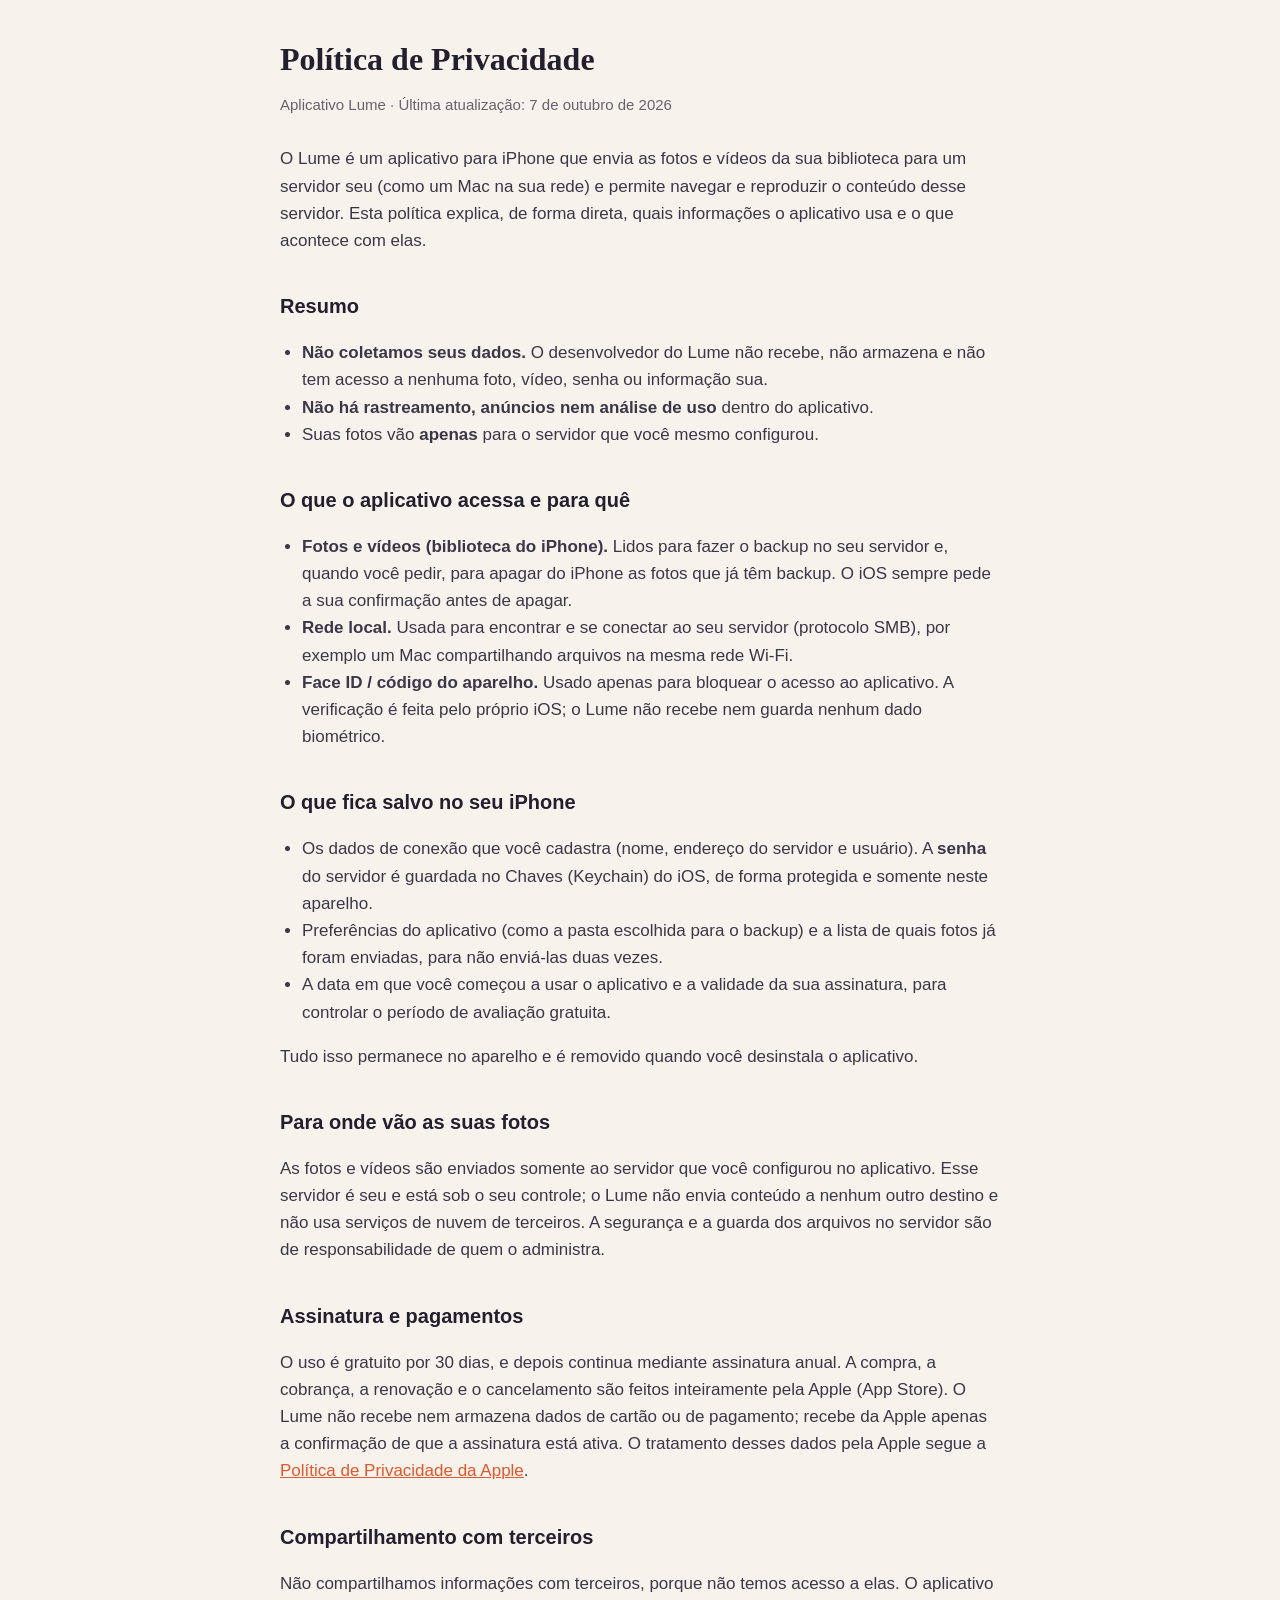
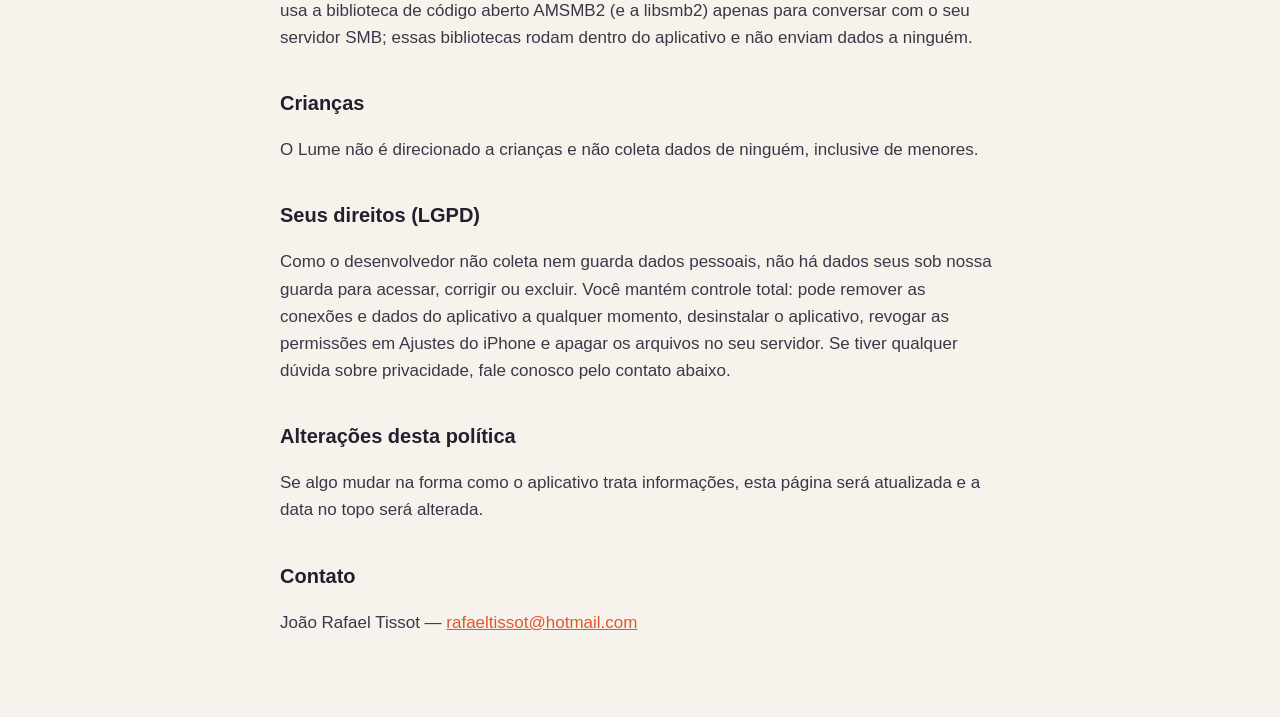
==== index.html @ 18393374 "Política de Privacidade do Lume Co-Authored-By: Claude Sonnet 5.5 <noreply@anthropic.com>" ====
<!DOCTYPE html>
<html lang="pt-BR">
<head>
<meta charset="utf-8">
<meta name="viewport" content="width=device-width, initial-scale=1">
<title>Política de Privacidade — Lume</title>
<style>
  :root { color-scheme: light; }
  body { margin: 0; background: #f7f3ec; color: #221f2e; font: 17px/1.6 -apple-system, BlinkMacSystemFont, "Segoe UI", sans-serif; }
  main { max-width: 720px; margin: 0 auto; padding: 40px 22px 64px; }
  h1 { font: 600 32px/1.2 Georgia, "New York", serif; margin: 0 0 4px; }
  h2 { font-size: 20px; margin: 36px 0 8px; }
  p, li { color: #3a3748; }
  .meta { color: #66616f; font-size: 15px; margin-bottom: 28px; }
  a { color: #e2572b; }
  ul { padding-left: 22px; }
</style>
</head>
<body>
<main>
  <h1>Política de Privacidade</h1>
  <p class="meta">Aplicativo Lume · Última atualização: 7 de outubro de 2026</p>

  <p>O Lume é um aplicativo para iPhone que envia as fotos e vídeos da sua biblioteca para um servidor seu (como um Mac na sua rede) e permite navegar e reproduzir o conteúdo desse servidor. Esta política explica, de forma direta, quais informações o aplicativo usa e o que acontece com elas.</p>

  <h2>Resumo</h2>
  <ul>
    <li><strong>Não coletamos seus dados.</strong> O desenvolvedor do Lume não recebe, não armazena e não tem acesso a nenhuma foto, vídeo, senha ou informação sua.</li>
    <li><strong>Não há rastreamento, anúncios nem análise de uso</strong> dentro do aplicativo.</li>
    <li>Suas fotos vão <strong>apenas</strong> para o servidor que você mesmo configurou.</li>
  </ul>

  <h2>O que o aplicativo acessa e para quê</h2>
  <ul>
    <li><strong>Fotos e vídeos (biblioteca do iPhone).</strong> Lidos para fazer o backup no seu servidor e, quando você pedir, para apagar do iPhone as fotos que já têm backup. O iOS sempre pede a sua confirmação antes de apagar.</li>
    <li><strong>Rede local.</strong> Usada para encontrar e se conectar ao seu servidor (protocolo SMB), por exemplo um Mac compartilhando arquivos na mesma rede Wi-Fi.</li>
    <li><strong>Face ID / código do aparelho.</strong> Usado apenas para bloquear o acesso ao aplicativo. A verificação é feita pelo próprio iOS; o Lume não recebe nem guarda nenhum dado biométrico.</li>
  </ul>

  <h2>O que fica salvo no seu iPhone</h2>
  <ul>
    <li>Os dados de conexão que você cadastra (nome, endereço do servidor e usuário). A <strong>senha</strong> do servidor é guardada no Chaves (Keychain) do iOS, de forma protegida e somente neste aparelho.</li>
    <li>Preferências do aplicativo (como a pasta escolhida para o backup) e a lista de quais fotos já foram enviadas, para não enviá-las duas vezes.</li>
    <li>A data em que você começou a usar o aplicativo e a validade da sua assinatura, para controlar o período de avaliação gratuita.</li>
  </ul>
  <p>Tudo isso permanece no aparelho e é removido quando você desinstala o aplicativo.</p>

  <h2>Para onde vão as suas fotos</h2>
  <p>As fotos e vídeos são enviados somente ao servidor que você configurou no aplicativo. Esse servidor é seu e está sob o seu controle; o Lume não envia conteúdo a nenhum outro destino e não usa serviços de nuvem de terceiros. A segurança e a guarda dos arquivos no servidor são de responsabilidade de quem o administra.</p>

  <h2>Assinatura e pagamentos</h2>
  <p>O uso é gratuito por 30 dias, e depois continua mediante assinatura anual. A compra, a cobrança, a renovação e o cancelamento são feitos inteiramente pela Apple (App Store). O Lume não recebe nem armazena dados de cartão ou de pagamento; recebe da Apple apenas a confirmação de que a assinatura está ativa. O tratamento desses dados pela Apple segue a <a href="https://www.apple.com/legal/privacy/pt-br/">Política de Privacidade da Apple</a>.</p>

  <h2>Compartilhamento com terceiros</h2>
  <p>Não compartilhamos informações com terceiros, porque não temos acesso a elas. O aplicativo usa a biblioteca de código aberto AMSMB2 (e a libsmb2) apenas para conversar com o seu servidor SMB; essas bibliotecas rodam dentro do aplicativo e não enviam dados a ninguém.</p>

  <h2>Crianças</h2>
  <p>O Lume não é direcionado a crianças e não coleta dados de ninguém, inclusive de menores.</p>

  <h2>Seus direitos (LGPD)</h2>
  <p>Como o desenvolvedor não coleta nem guarda dados pessoais, não há dados seus sob nossa guarda para acessar, corrigir ou excluir. Você mantém controle total: pode remover as conexões e dados do aplicativo a qualquer momento, desinstalar o aplicativo, revogar as permissões em Ajustes do iPhone e apagar os arquivos no seu servidor. Se tiver qualquer dúvida sobre privacidade, fale conosco pelo contato abaixo.</p>

  <h2>Alterações desta política</h2>
  <p>Se algo mudar na forma como o aplicativo trata informações, esta página será atualizada e a data no topo será alterada.</p>

  <h2>Contato</h2>
  <p>João Rafael Tissot — <a href="mailto:rafaeltissot@hotmail.com">rafaeltissot@hotmail.com</a></p>
</main>
</body>
</html>
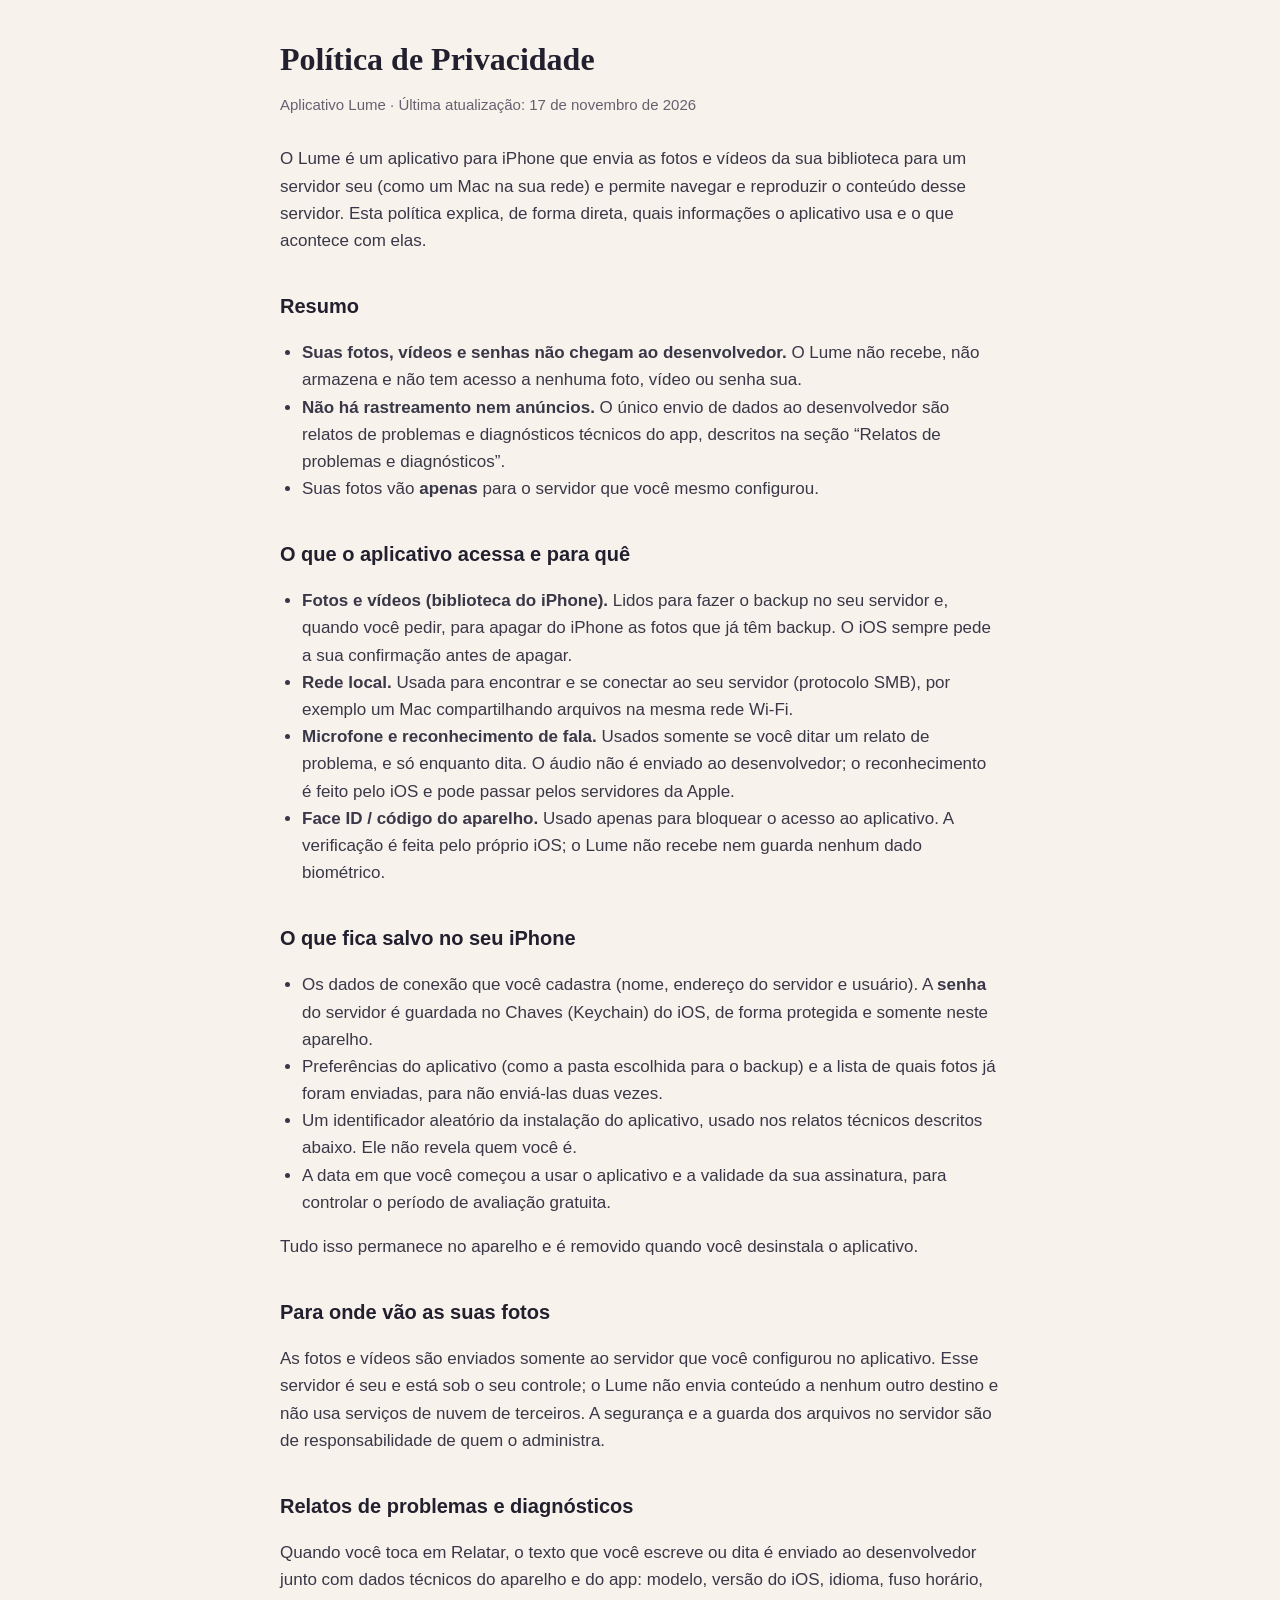
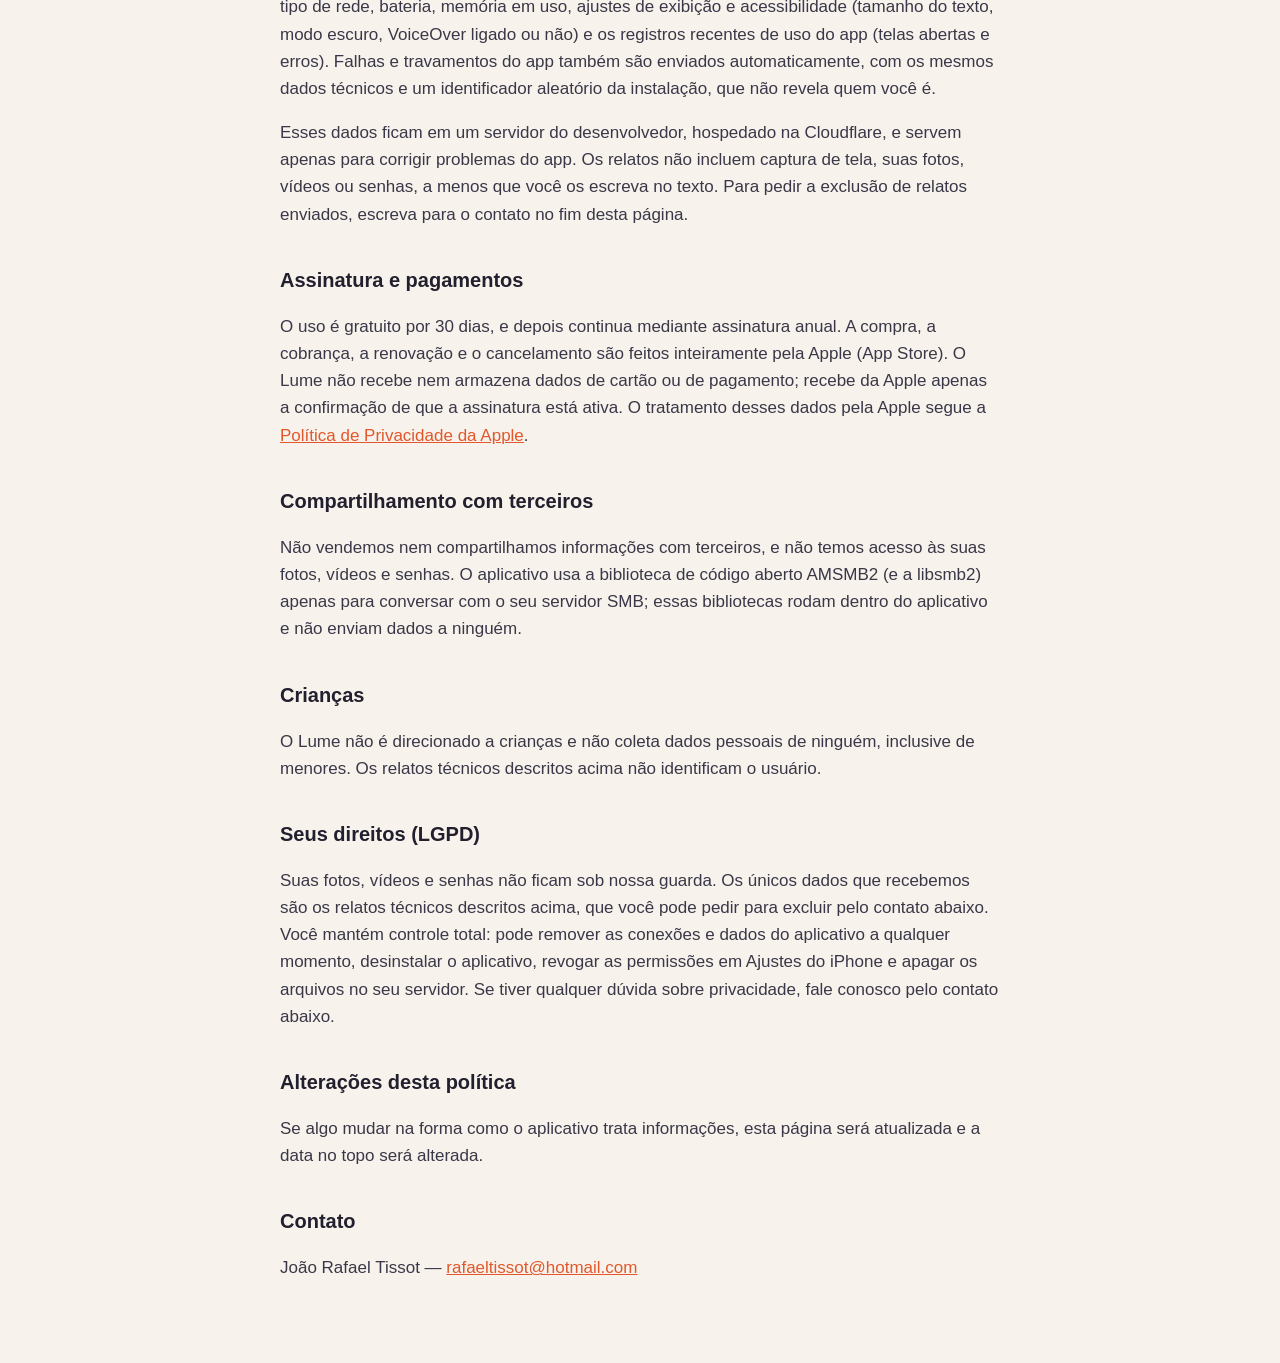
==== commit 5cf20c68: "Política: seção Relatos de problemas e diagnósticos; ajusta resumo, terceiros, crianças e direitos C" ====
--- a/index.html
+++ b/index.html
@@ -19,14 +19,14 @@
 <body>
 <main>
   <h1>Política de Privacidade</h1>
-  <p class="meta">Aplicativo Lume · Última atualização: 7 de outubro de 2026</p>
+  <p class="meta">Aplicativo Lume · Última atualização: 17 de novembro de 2026</p>
 
   <p>O Lume é um aplicativo para iPhone que envia as fotos e vídeos da sua biblioteca para um servidor seu (como um Mac na sua rede) e permite navegar e reproduzir o conteúdo desse servidor. Esta política explica, de forma direta, quais informações o aplicativo usa e o que acontece com elas.</p>
 
   <h2>Resumo</h2>
   <ul>
-    <li><strong>Não coletamos seus dados.</strong> O desenvolvedor do Lume não recebe, não armazena e não tem acesso a nenhuma foto, vídeo, senha ou informação sua.</li>
-    <li><strong>Não há rastreamento, anúncios nem análise de uso</strong> dentro do aplicativo.</li>
+    <li><strong>Suas fotos, vídeos e senhas não chegam ao desenvolvedor.</strong> O Lume não recebe, não armazena e não tem acesso a nenhuma foto, vídeo ou senha sua.</li>
+    <li><strong>Não há rastreamento nem anúncios.</strong> O único envio de dados ao desenvolvedor são relatos de problemas e diagnósticos técnicos do app, descritos na seção “Relatos de problemas e diagnósticos”.</li>
     <li>Suas fotos vão <strong>apenas</strong> para o servidor que você mesmo configurou.</li>
   </ul>
 
@@ -34,6 +34,7 @@
   <ul>
     <li><strong>Fotos e vídeos (biblioteca do iPhone).</strong> Lidos para fazer o backup no seu servidor e, quando você pedir, para apagar do iPhone as fotos que já têm backup. O iOS sempre pede a sua confirmação antes de apagar.</li>
     <li><strong>Rede local.</strong> Usada para encontrar e se conectar ao seu servidor (protocolo SMB), por exemplo um Mac compartilhando arquivos na mesma rede Wi-Fi.</li>
+    <li><strong>Microfone e reconhecimento de fala.</strong> Usados somente se você ditar um relato de problema, e só enquanto dita. O áudio não é enviado ao desenvolvedor; o reconhecimento é feito pelo iOS e pode passar pelos servidores da Apple.</li>
     <li><strong>Face ID / código do aparelho.</strong> Usado apenas para bloquear o acesso ao aplicativo. A verificação é feita pelo próprio iOS; o Lume não recebe nem guarda nenhum dado biométrico.</li>
   </ul>
 
@@ -41,6 +42,7 @@
   <ul>
     <li>Os dados de conexão que você cadastra (nome, endereço do servidor e usuário). A <strong>senha</strong> do servidor é guardada no Chaves (Keychain) do iOS, de forma protegida e somente neste aparelho.</li>
     <li>Preferências do aplicativo (como a pasta escolhida para o backup) e a lista de quais fotos já foram enviadas, para não enviá-las duas vezes.</li>
+    <li>Um identificador aleatório da instalação do aplicativo, usado nos relatos técnicos descritos abaixo. Ele não revela quem você é.</li>
     <li>A data em que você começou a usar o aplicativo e a validade da sua assinatura, para controlar o período de avaliação gratuita.</li>
   </ul>
   <p>Tudo isso permanece no aparelho e é removido quando você desinstala o aplicativo.</p>
@@ -48,17 +50,21 @@
   <h2>Para onde vão as suas fotos</h2>
   <p>As fotos e vídeos são enviados somente ao servidor que você configurou no aplicativo. Esse servidor é seu e está sob o seu controle; o Lume não envia conteúdo a nenhum outro destino e não usa serviços de nuvem de terceiros. A segurança e a guarda dos arquivos no servidor são de responsabilidade de quem o administra.</p>
 
+  <h2>Relatos de problemas e diagnósticos</h2>
+  <p>Quando você toca em Relatar, o texto que você escreve ou dita é enviado ao desenvolvedor junto com dados técnicos do aparelho e do app: modelo, versão do iOS, idioma, fuso horário, tipo de rede, bateria, memória em uso, ajustes de exibição e acessibilidade (tamanho do texto, modo escuro, VoiceOver ligado ou não) e os registros recentes de uso do app (telas abertas e erros). Falhas e travamentos do app também são enviados automaticamente, com os mesmos dados técnicos e um identificador aleatório da instalação, que não revela quem você é.</p>
+  <p>Esses dados ficam em um servidor do desenvolvedor, hospedado na Cloudflare, e servem apenas para corrigir problemas do app. Os relatos não incluem captura de tela, suas fotos, vídeos ou senhas, a menos que você os escreva no texto. Para pedir a exclusão de relatos enviados, escreva para o contato no fim desta página.</p>
+
   <h2>Assinatura e pagamentos</h2>
   <p>O uso é gratuito por 30 dias, e depois continua mediante assinatura anual. A compra, a cobrança, a renovação e o cancelamento são feitos inteiramente pela Apple (App Store). O Lume não recebe nem armazena dados de cartão ou de pagamento; recebe da Apple apenas a confirmação de que a assinatura está ativa. O tratamento desses dados pela Apple segue a <a href="https://www.apple.com/legal/privacy/pt-br/">Política de Privacidade da Apple</a>.</p>
 
   <h2>Compartilhamento com terceiros</h2>
-  <p>Não compartilhamos informações com terceiros, porque não temos acesso a elas. O aplicativo usa a biblioteca de código aberto AMSMB2 (e a libsmb2) apenas para conversar com o seu servidor SMB; essas bibliotecas rodam dentro do aplicativo e não enviam dados a ninguém.</p>
+  <p>Não vendemos nem compartilhamos informações com terceiros, e não temos acesso às suas fotos, vídeos e senhas. O aplicativo usa a biblioteca de código aberto AMSMB2 (e a libsmb2) apenas para conversar com o seu servidor SMB; essas bibliotecas rodam dentro do aplicativo e não enviam dados a ninguém.</p>
 
   <h2>Crianças</h2>
-  <p>O Lume não é direcionado a crianças e não coleta dados de ninguém, inclusive de menores.</p>
+  <p>O Lume não é direcionado a crianças e não coleta dados pessoais de ninguém, inclusive de menores. Os relatos técnicos descritos acima não identificam o usuário.</p>
 
   <h2>Seus direitos (LGPD)</h2>
-  <p>Como o desenvolvedor não coleta nem guarda dados pessoais, não há dados seus sob nossa guarda para acessar, corrigir ou excluir. Você mantém controle total: pode remover as conexões e dados do aplicativo a qualquer momento, desinstalar o aplicativo, revogar as permissões em Ajustes do iPhone e apagar os arquivos no seu servidor. Se tiver qualquer dúvida sobre privacidade, fale conosco pelo contato abaixo.</p>
+  <p>Suas fotos, vídeos e senhas não ficam sob nossa guarda. Os únicos dados que recebemos são os relatos técnicos descritos acima, que você pode pedir para excluir pelo contato abaixo. Você mantém controle total: pode remover as conexões e dados do aplicativo a qualquer momento, desinstalar o aplicativo, revogar as permissões em Ajustes do iPhone e apagar os arquivos no seu servidor. Se tiver qualquer dúvida sobre privacidade, fale conosco pelo contato abaixo.</p>
 
   <h2>Alterações desta política</h2>
   <p>Se algo mudar na forma como o aplicativo trata informações, esta página será atualizada e a data no topo será alterada.</p>
